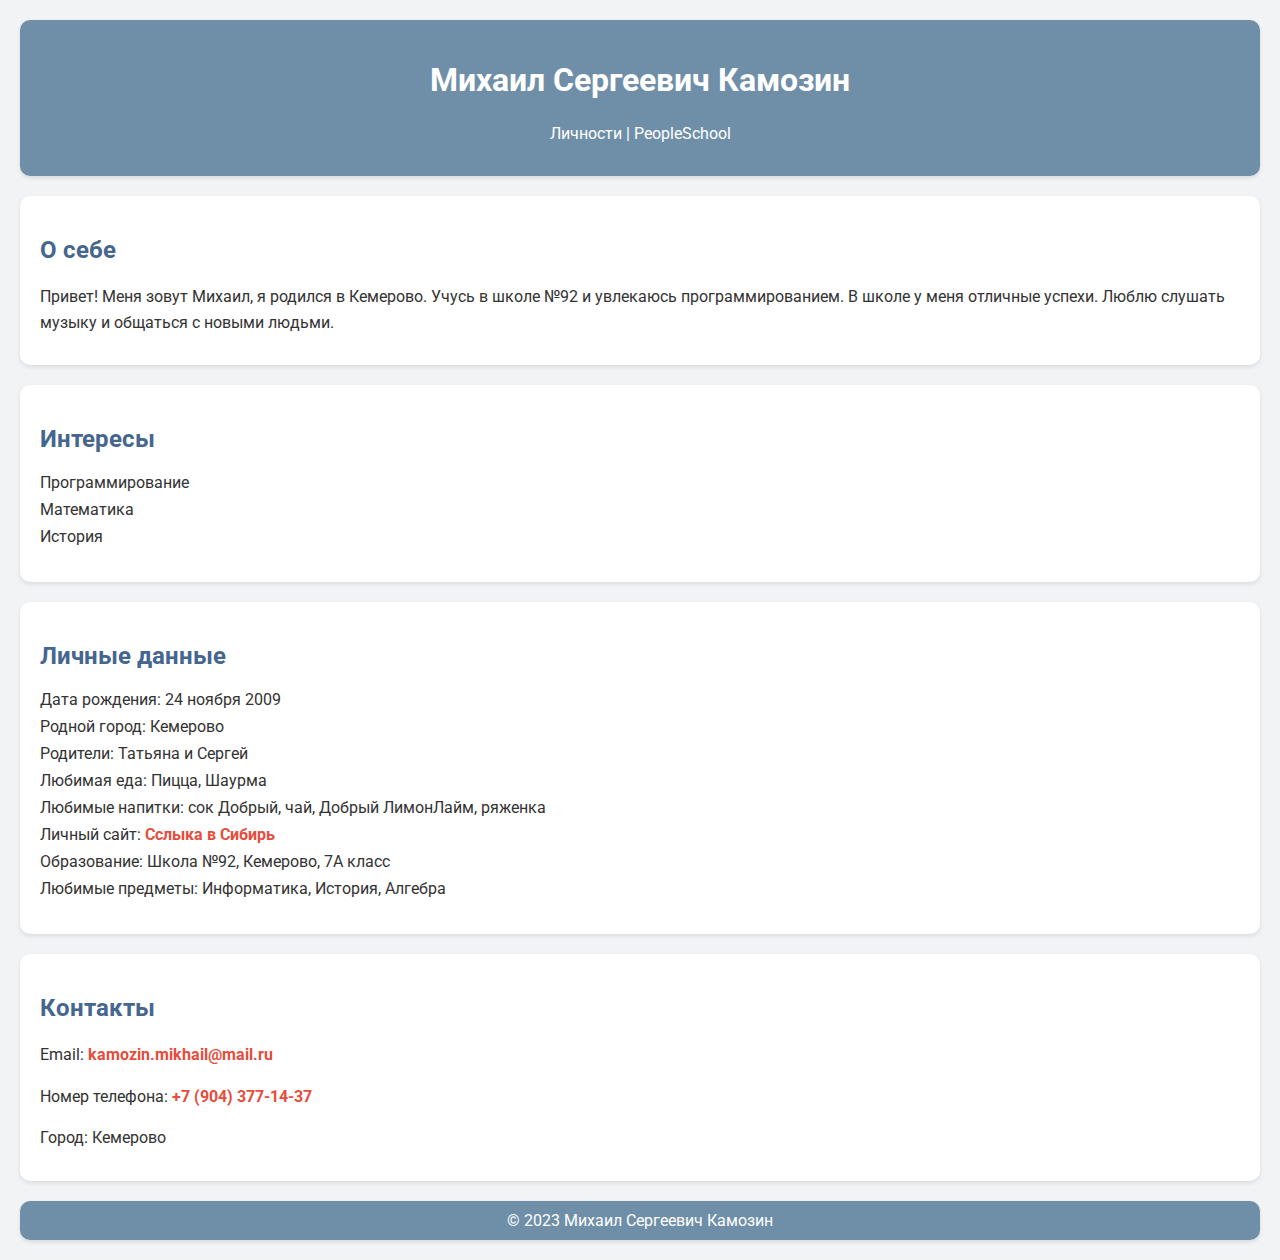
==== index.html @ 4af4415b "Update index.html" ====
<!DOCTYPE html>
<html lang="en">

<head>
    <meta charset="UTF-8">
    <meta name="viewport" content="width=device-width, initial-scale=1.0">
    <title>Михаил Сергеевич Камозин</title>
    <link rel="stylesheet" href="https://fonts.googleapis.com/css2?family=Roboto:wght@400;700&display=swap">
    <style>
        body {
            font-family: 'Roboto', sans-serif;
            margin: 20px;
            background-color: #f2f3f5;
            color: #333;
        }

        header {
            text-align: center;
            padding: 20px;
            background: #6f8fa9;
            color: #ffffff;
            border-radius: 10px;
            box-shadow: 0 2px 4px rgba(0, 0, 0, 0.1);
        }

        section {
            margin: 20px 0;
            padding: 20px;
            background-color: #ffffff;
            border-radius: 10px;
            box-shadow: 0 2px 4px rgba(0, 0, 0, 0.1);
        }

        h1, h2 {
            color: #45668e;
        }

        p {
            line-height: 1.6;
            margin-bottom: 10px;
        }

        ul {
            list-style-type: none;
            padding: 0;
        }

        li {
            margin-bottom: 8px;
        }

        a {
            color: #45668e;
            text-decoration: none;
            font-weight: 700;
        }

        a:hover {
            text-decoration: underline;
        }

        footer {
            text-align: center;
            margin-top: 20px;
            padding: 10px;
            background: #6f8fa9;
            color: #ffffff;
            border-radius: 10px;
            box-shadow: 0 2px 4px rgba(0, 0, 0, 0.1);
        }
    </style>
</head>

<body>
    <header>
        <h1 style="color: #ffffff;">Михаил Сергеевич Камозин</h1>
        <p>Личности | PeopleSchool</p>
    </header>

    <section>
        <h2>О себе</h2>
        <p>Привет! Меня зовут Михаил, я родился в Кемерово. Учусь в школе №92 и увлекаюсь программированием. В школе
            у меня отличные успехи. Люблю слушать музыку и общаться с новыми людьми.</p>
    </section>

    <section>
        <h2>Интересы</h2>
        <ul>
            <li>Программирование</li>
            <li>Математика</li>
            <li>История</li>
        </ul>
    </section>

    <section>
        <h2>Личные данные</h2>
        <ul>
            <li>Дата рождения: 24 ноября 2009</li>
            <li>Родной город: Кемерово</li>
            <li>Родители: Татьяна и Сергей</li>
            <li>Любимая еда: Пицца, Шаурма</li>
            <li>Любимые напитки: сок Добрый, чай, Добрый ЛимонЛайм, ряженка</li>
            <li>Личный сайт: <a href="https://kms1437.github.io/" style="color: #e74c3c;">Сслыка в Сибирь</a></li>
            <li>Образование: Школа №92, Кемерово, 7А класс</li>
            <li>Любимые предметы: Информатика, История, Алгебра</li>
        </ul>
    </section>

    <section>
        <h2>Контакты</h2>
        <p>Email: <a href="mailto:kamozin.mikhail@mail.ru" style="color: #e74c3c;">kamozin.mikhail@mail.ru</a></p>
        <p>Номер телефона: <a href="tel:+79043771437" style="color: #e74c3c;">+7 (904) 377-14-37</a></p>
        <p>Город: Кемерово</p>
    </section>

    <footer>
        &copy; 2023 Михаил Сергеевич Камозин
    </footer>
</body>

</html>
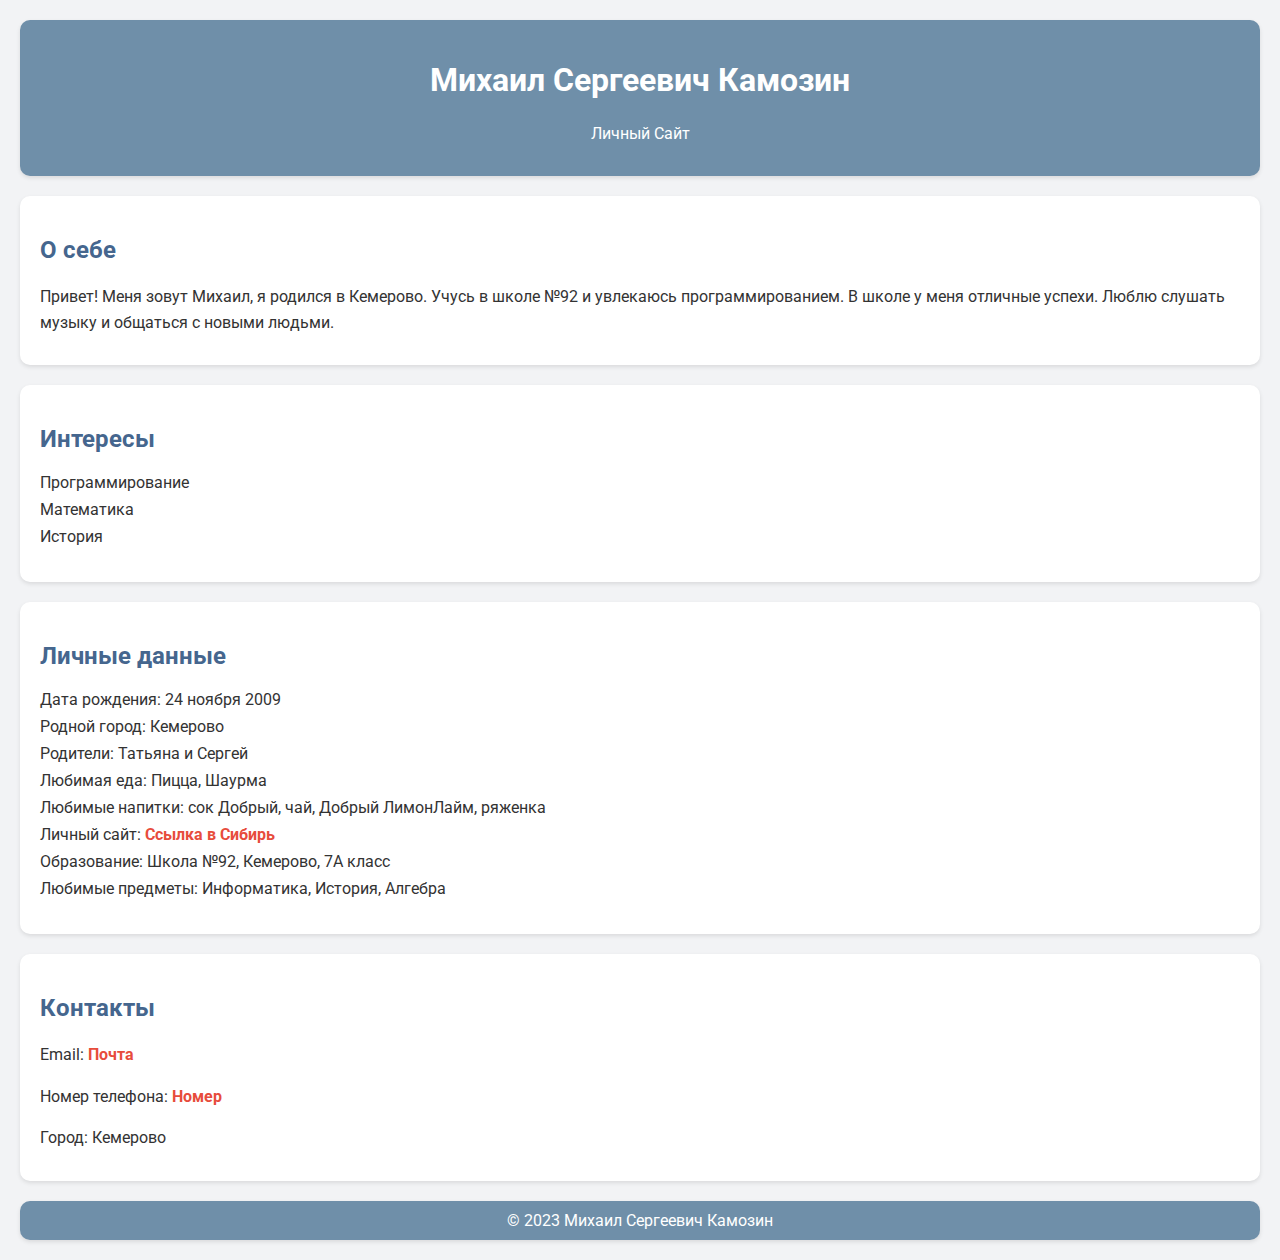
==== commit 7600c67c: "Update index.html" ====
--- a/index.html
+++ b/index.html
@@ -4,7 +4,7 @@
 <head>
     <meta charset="UTF-8">
     <meta name="viewport" content="width=device-width, initial-scale=1.0">
-    <title>Михаил Сергеевич Камозин</title>
+    <title>tyghujgbtvfrc</title>
     <link rel="stylesheet" href="https://fonts.googleapis.com/css2?family=Roboto:wght@400;700&display=swap">
     <style>
         body {
@@ -74,7 +74,7 @@
 <body>
     <header>
         <h1 style="color: #ffffff;">Михаил Сергеевич Камозин</h1>
-        <p>Личности | PeopleSchool</p>
+        <p>Личный Сайт</p>
     </header>
 
     <section>
@@ -100,7 +100,7 @@
             <li>Родители: Татьяна и Сергей</li>
             <li>Любимая еда: Пицца, Шаурма</li>
             <li>Любимые напитки: сок Добрый, чай, Добрый ЛимонЛайм, ряженка</li>
-            <li>Личный сайт: <a href="https://kms1437.github.io/" style="color: #e74c3c;">Сслыка в Сибирь</a></li>
+            <li>Личный сайт: <a href="https://kms1437.github.io/" style="color: #e74c3c;">Ссылка в Сибирь</a></li>
             <li>Образование: Школа №92, Кемерово, 7А класс</li>
             <li>Любимые предметы: Информатика, История, Алгебра</li>
         </ul>
@@ -108,8 +108,8 @@
 
     <section>
         <h2>Контакты</h2>
-        <p>Email: <a href="mailto:kamozin.mikhail@mail.ru" style="color: #e74c3c;">kamozin.mikhail@mail.ru</a></p>
-        <p>Номер телефона: <a href="tel:+79043771437" style="color: #e74c3c;">+7 (904) 377-14-37</a></p>
+        <p>Email: <a href="mailto:kamozin.mikhail@mail.ru" style="color: #e74c3c;">Почта</a></p>
+        <p>Номер телефона: <a href="tel:+79043771437" style="color: #e74c3c;">Номер</a></p>
         <p>Город: Кемерово</p>
     </section>
 
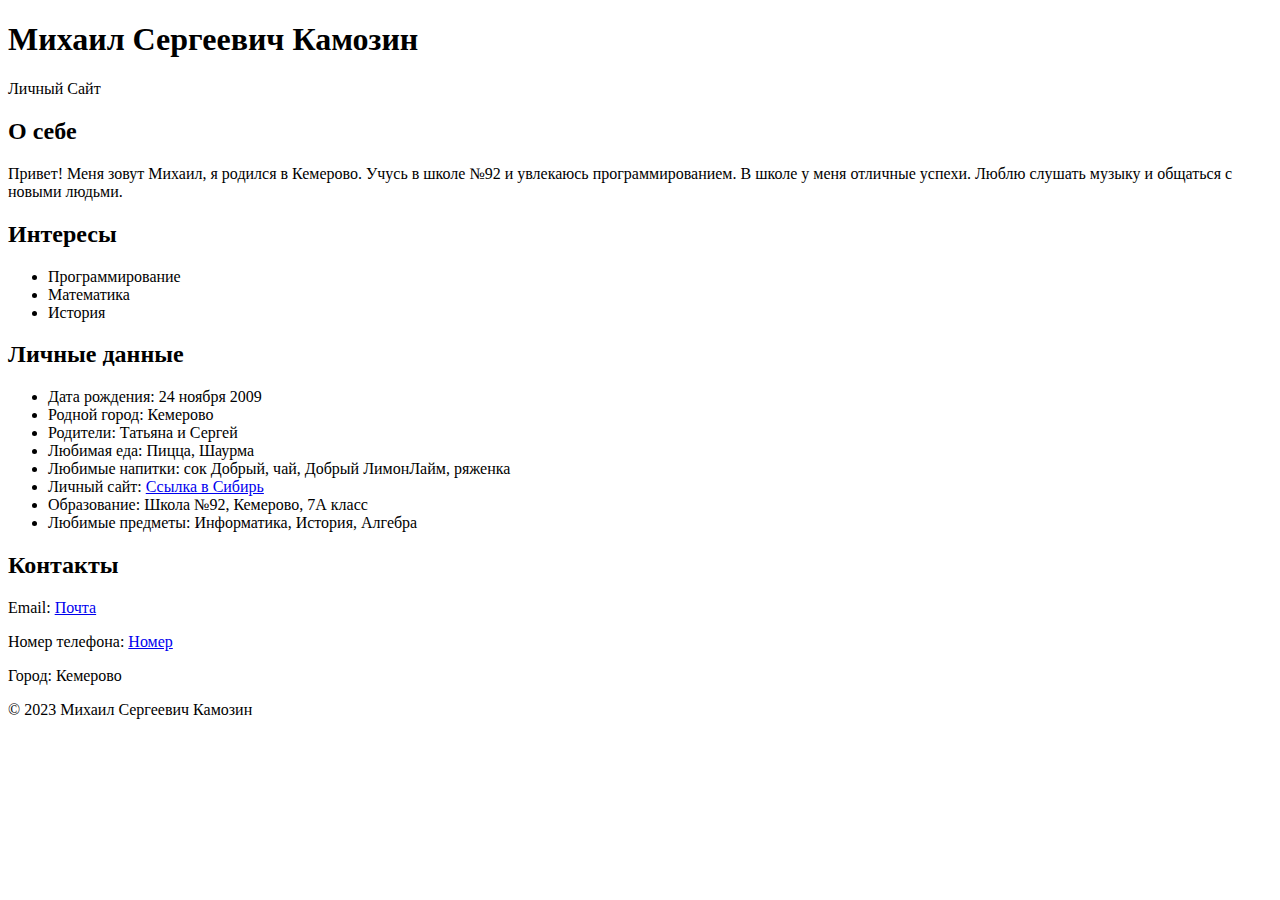
==== commit 6caa7a12: "Update index.html" ====
--- a/index.html
+++ b/index.html
@@ -1,79 +1,16 @@
 <!DOCTYPE html>
-<html lang="en">
+<html lang="ru">
 
 <head>
     <meta charset="UTF-8">
     <meta name="viewport" content="width=device-width, initial-scale=1.0">
-    <title>tyghujgbtvfrc</title>
-    <link rel="stylesheet" href="https://fonts.googleapis.com/css2?family=Roboto:wght@400;700&display=swap">
-    <style>
-        body {
-            font-family: 'Roboto', sans-serif;
-            margin: 20px;
-            background-color: #f2f3f5;
-            color: #333;
-        }
-
-        header {
-            text-align: center;
-            padding: 20px;
-            background: #6f8fa9;
-            color: #ffffff;
-            border-radius: 10px;
-            box-shadow: 0 2px 4px rgba(0, 0, 0, 0.1);
-        }
-
-        section {
-            margin: 20px 0;
-            padding: 20px;
-            background-color: #ffffff;
-            border-radius: 10px;
-            box-shadow: 0 2px 4px rgba(0, 0, 0, 0.1);
-        }
-
-        h1, h2 {
-            color: #45668e;
-        }
-
-        p {
-            line-height: 1.6;
-            margin-bottom: 10px;
-        }
-
-        ul {
-            list-style-type: none;
-            padding: 0;
-        }
-
-        li {
-            margin-bottom: 8px;
-        }
-
-        a {
-            color: #45668e;
-            text-decoration: none;
-            font-weight: 700;
-        }
-
-        a:hover {
-            text-decoration: underline;
-        }
-
-        footer {
-            text-align: center;
-            margin-top: 20px;
-            padding: 10px;
-            background: #6f8fa9;
-            color: #ffffff;
-            border-radius: 10px;
-            box-shadow: 0 2px 4px rgba(0, 0, 0, 0.1);
-        }
-    </style>
+    <title>Михаил Сергеевич Камозин</title>
+    <link rel="stylesheet" href="styles.css">
 </head>
 
 <body>
     <header>
-        <h1 style="color: #ffffff;">Михаил Сергеевич Камозин</h1>
+        <h1>Михаил Сергеевич Камозин</h1>
         <p>Личный Сайт</p>
     </header>
 
@@ -100,7 +37,7 @@
             <li>Родители: Татьяна и Сергей</li>
             <li>Любимая еда: Пицца, Шаурма</li>
             <li>Любимые напитки: сок Добрый, чай, Добрый ЛимонЛайм, ряженка</li>
-            <li>Личный сайт: <a href="https://kms1437.github.io/" style="color: #e74c3c;">Ссылка в Сибирь</a></li>
+            <li>Личный сайт: <a href="https://kms1437.github.io/">Ссылка в Сибирь</a></li>
             <li>Образование: Школа №92, Кемерово, 7А класс</li>
             <li>Любимые предметы: Информатика, История, Алгебра</li>
         </ul>
@@ -108,8 +45,8 @@
 
     <section>
         <h2>Контакты</h2>
-        <p>Email: <a href="mailto:kamozin.mikhail@mail.ru" style="color: #e74c3c;">Почта</a></p>
-        <p>Номер телефона: <a href="tel:+79043771437" style="color: #e74c3c;">Номер</a></p>
+        <p>Email: <a href="mailto:kamozin.mikhail@mail.ru">Почта</a></p>
+        <p>Номер телефона: <a href="tel:+79043771437">Номер</a></p>
         <p>Город: Кемерово</p>
     </section>
 
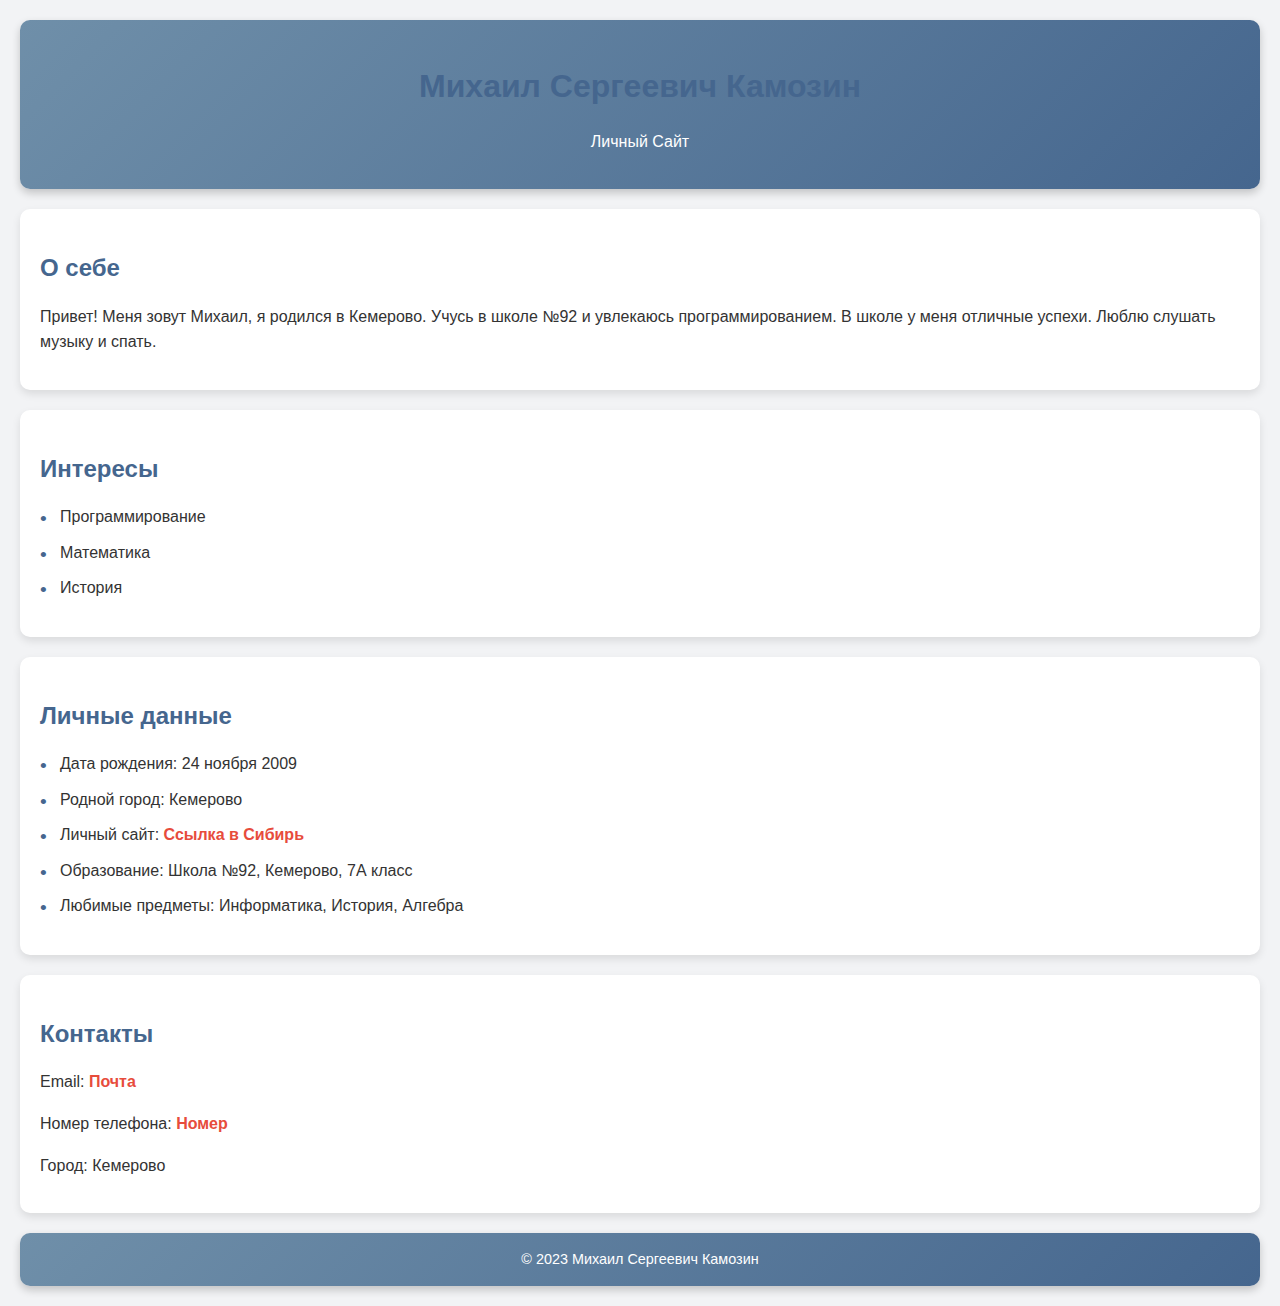
==== commit 349cba0d: "Update index.html" ====
--- a/index.html
+++ b/index.html
@@ -17,7 +17,7 @@
     <section>
         <h2>О себе</h2>
         <p>Привет! Меня зовут Михаил, я родился в Кемерово. Учусь в школе №92 и увлекаюсь программированием. В школе
-            у меня отличные успехи. Люблю слушать музыку и общаться с новыми людьми.</p>
+            у меня отличные успехи. Люблю слушать музыку и спать.</p>
     </section>
 
     <section>
@@ -34,9 +34,6 @@
         <ul>
             <li>Дата рождения: 24 ноября 2009</li>
             <li>Родной город: Кемерово</li>
-            <li>Родители: Татьяна и Сергей</li>
-            <li>Любимая еда: Пицца, Шаурма</li>
-            <li>Любимые напитки: сок Добрый, чай, Добрый ЛимонЛайм, ряженка</li>
             <li>Личный сайт: <a href="https://kms1437.github.io/">Ссылка в Сибирь</a></li>
             <li>Образование: Школа №92, Кемерово, 7А класс</li>
             <li>Любимые предметы: Информатика, История, Алгебра</li>
--- a/styles.css
+++ b/styles.css
@@ -0,0 +1,91 @@
+body {
+    font-family: 'Roboto', sans-serif;
+    margin: 20px;
+    background-color: #f2f3f5;
+    color: #333;
+    line-height: 1.6;
+}
+
+header {
+    text-align: center;
+    padding: 20px;
+    background: linear-gradient(135deg, #6f8fa9, #45668e);
+    color: #ffffff;
+    border-radius: 10px;
+    box-shadow: 0 4px 8px rgba(0, 0, 0, 0.2);
+    transition: transform 0.3s ease;
+}
+
+header:hover {
+    transform: scale(1.02);
+}
+
+section {
+    margin: 20px 0;
+    padding: 20px;
+    background-color: #ffffff;
+    border-radius: 10px;
+    box-shadow: 0 4px 8px rgba(0, 0, 0, 0.1);
+    transition: box-shadow 0.3s ease;
+}
+
+section:hover {
+    box-shadow: 0 6px 12px rgba(0, 0, 0, 0.2);
+}
+
+h1, h2 {
+    color: #45668e;
+    margin-bottom: 10px;
+}
+
+p {
+    margin-bottom: 15px;
+}
+
+ul {
+    list-style-type: none;
+    padding: 0;
+}
+
+li {
+    margin-bottom: 10px;
+    padding-left: 20px;
+    position: relative;
+}
+
+li::before {
+    content: "•";
+    color: #45668e;
+    font-size: 1.2em;
+    position: absolute;
+    left: 0;
+    top: 0;
+}
+
+a {
+    color: #e74c3c;
+    text-decoration: none;
+    font-weight: 700;
+    transition: color 0.3s ease, text-decoration 0.3s ease;
+}
+
+a:hover {
+    color: #c0392b;
+    text-decoration: underline;
+}
+
+footer {
+    text-align: center;
+    margin-top: 20px;
+    padding: 15px;
+    background: linear-gradient(135deg, #6f8fa9, #45668e);
+    color: #ffffff;
+    border-radius: 10px;
+    box-shadow: 0 4px 8px rgba(0, 0, 0, 0.2);
+    font-size: 0.9em;
+}
+
+footer:hover {
+    transform: scale(1.02);
+    transition: transform 0.3s ease;
+}
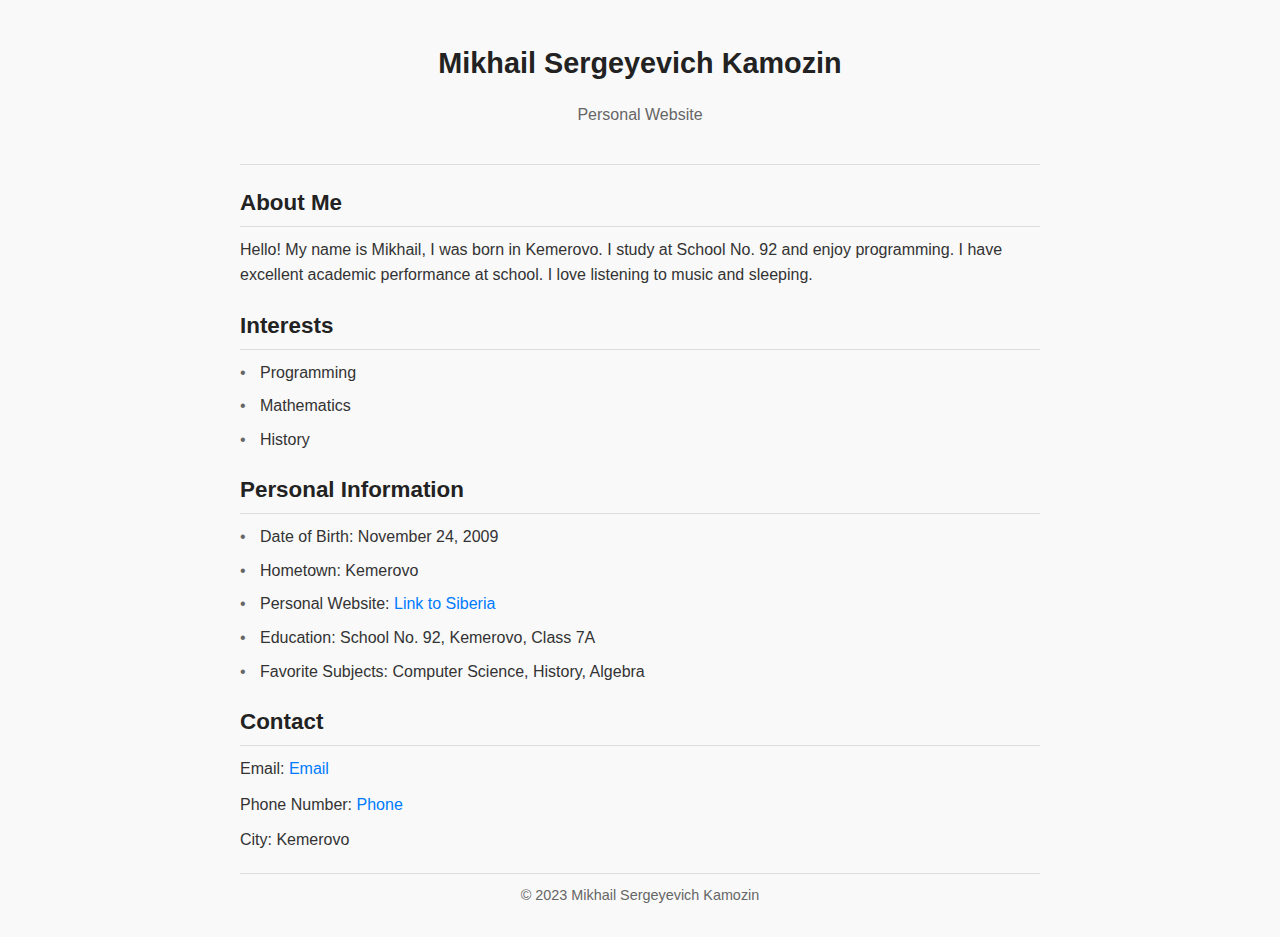
==== commit b34c2450: "Update index.html" ====
--- a/index.html
+++ b/index.html
@@ -1,54 +1,53 @@
 <!DOCTYPE html>
-<html lang="ru">
+<html lang="en">
 
 <head>
     <meta charset="UTF-8">
     <meta name="viewport" content="width=device-width, initial-scale=1.0">
-    <title>Михаил Сергеевич Камозин</title>
+    <title>Mikhail Sergeyevich Kamozin</title>
     <link rel="stylesheet" href="styles.css">
 </head>
 
 <body>
     <header>
-        <h1>Михаил Сергеевич Камозин</h1>
-        <p>Личный Сайт</p>
+        <h1>Mikhail Sergeyevich Kamozin</h1>
+        <p>Personal Website</p>
     </header>
 
     <section>
-        <h2>О себе</h2>
-        <p>Привет! Меня зовут Михаил, я родился в Кемерово. Учусь в школе №92 и увлекаюсь программированием. В школе
-            у меня отличные успехи. Люблю слушать музыку и спать.</p>
+        <h2>About Me</h2>
+        <p>Hello! My name is Mikhail, I was born in Kemerovo. I study at School No. 92 and enjoy programming. I have excellent academic performance at school. I love listening to music and sleeping.</p>
     </section>
 
     <section>
-        <h2>Интересы</h2>
+        <h2>Interests</h2>
         <ul>
-            <li>Программирование</li>
-            <li>Математика</li>
-            <li>История</li>
+            <li>Programming</li>
+            <li>Mathematics</li>
+            <li>History</li>
         </ul>
     </section>
 
     <section>
-        <h2>Личные данные</h2>
+        <h2>Personal Information</h2>
         <ul>
-            <li>Дата рождения: 24 ноября 2009</li>
-            <li>Родной город: Кемерово</li>
-            <li>Личный сайт: <a href="https://kms1437.github.io/">Ссылка в Сибирь</a></li>
-            <li>Образование: Школа №92, Кемерово, 7А класс</li>
-            <li>Любимые предметы: Информатика, История, Алгебра</li>
+            <li>Date of Birth: November 24, 2009</li>
+            <li>Hometown: Kemerovo</li>
+            <li>Personal Website: <a href="https://kms1437.github.io/">Link to Siberia</a></li>
+            <li>Education: School No. 92, Kemerovo, Class 7A</li>
+            <li>Favorite Subjects: Computer Science, History, Algebra</li>
         </ul>
     </section>
 
     <section>
-        <h2>Контакты</h2>
-        <p>Email: <a href="mailto:kamozin.mikhail@mail.ru">Почта</a></p>
-        <p>Номер телефона: <a href="tel:+79043771437">Номер</a></p>
-        <p>Город: Кемерово</p>
+        <h2>Contact</h2>
+        <p>Email: <a href="mailto:kamozin.mikhail@mail.ru">Email</a></p>
+        <p>Phone Number: <a href="tel:+79043771437">Phone</a></p>
+        <p>City: Kemerovo</p>
     </section>
 
     <footer>
-        &copy; 2023 Михаил Сергеевич Камозин
+        &copy; 2023 Mikhail Sergeyevich Kamozin
     </footer>
 </body>
 
--- a/styles.css
+++ b/styles.css
@@ -1,91 +1,88 @@
+/* General Styles */
 body {
     font-family: 'Roboto', sans-serif;
-    margin: 20px;
-    background-color: #f2f3f5;
+    margin: 0;
+    padding: 0;
+    background-color: #f9f9f9;
     color: #333;
     line-height: 1.6;
+    max-width: 800px;
+    margin: 0 auto;
+    padding: 20px;
 }
 
+/* Header */
 header {
     text-align: center;
-    padding: 20px;
-    background: linear-gradient(135deg, #6f8fa9, #45668e);
-    color: #ffffff;
-    border-radius: 10px;
-    box-shadow: 0 4px 8px rgba(0, 0, 0, 0.2);
-    transition: transform 0.3s ease;
+    padding: 20px 0;
+    border-bottom: 1px solid #ddd;
 }
 
-header:hover {
-    transform: scale(1.02);
+header h1 {
+    font-size: 1.8em;
+    margin: 0;
+    color: #222;
 }
 
+header p {
+    font-size: 1em;
+    color: #666;
+}
+
+/* Section */
 section {
     margin: 20px 0;
-    padding: 20px;
-    background-color: #ffffff;
-    border-radius: 10px;
-    box-shadow: 0 4px 8px rgba(0, 0, 0, 0.1);
-    transition: box-shadow 0.3s ease;
+    padding: 0;
 }
 
-section:hover {
-    box-shadow: 0 6px 12px rgba(0, 0, 0, 0.2);
+section h2 {
+    font-size: 1.4em;
+    margin-bottom: 10px;
+    color: #222;
+    border-bottom: 1px solid #ddd;
+    padding-bottom: 5px;
 }
 
-h1, h2 {
-    color: #45668e;
-    margin-bottom: 10px;
-}
-
-p {
-    margin-bottom: 15px;
+section p, section ul {
+    margin: 10px 0;
+    padding: 0;
 }
 
 ul {
     list-style-type: none;
-    padding: 0;
+    padding-left: 0;
 }
 
 li {
-    margin-bottom: 10px;
+    margin-bottom: 8px;
     padding-left: 20px;
     position: relative;
 }
 
 li::before {
     content: "•";
-    color: #45668e;
-    font-size: 1.2em;
+    color: #666;
     position: absolute;
     left: 0;
     top: 0;
 }
 
+/* Links */
 a {
-    color: #e74c3c;
+    color: #007BFF;
     text-decoration: none;
-    font-weight: 700;
-    transition: color 0.3s ease, text-decoration 0.3s ease;
 }
 
 a:hover {
-    color: #c0392b;
     text-decoration: underline;
 }
 
+/* Footer */
 footer {
     text-align: center;
     margin-top: 20px;
-    padding: 15px;
-    background: linear-gradient(135deg, #6f8fa9, #45668e);
-    color: #ffffff;
-    border-radius: 10px;
-    box-shadow: 0 4px 8px rgba(0, 0, 0, 0.2);
+    padding: 10px 0;
     font-size: 0.9em;
+    color: #666;
+    border-top: 1px solid #ddd;
 }
-
-footer:hover {
-    transform: scale(1.02);
-    transition: transform 0.3s ease;
-}
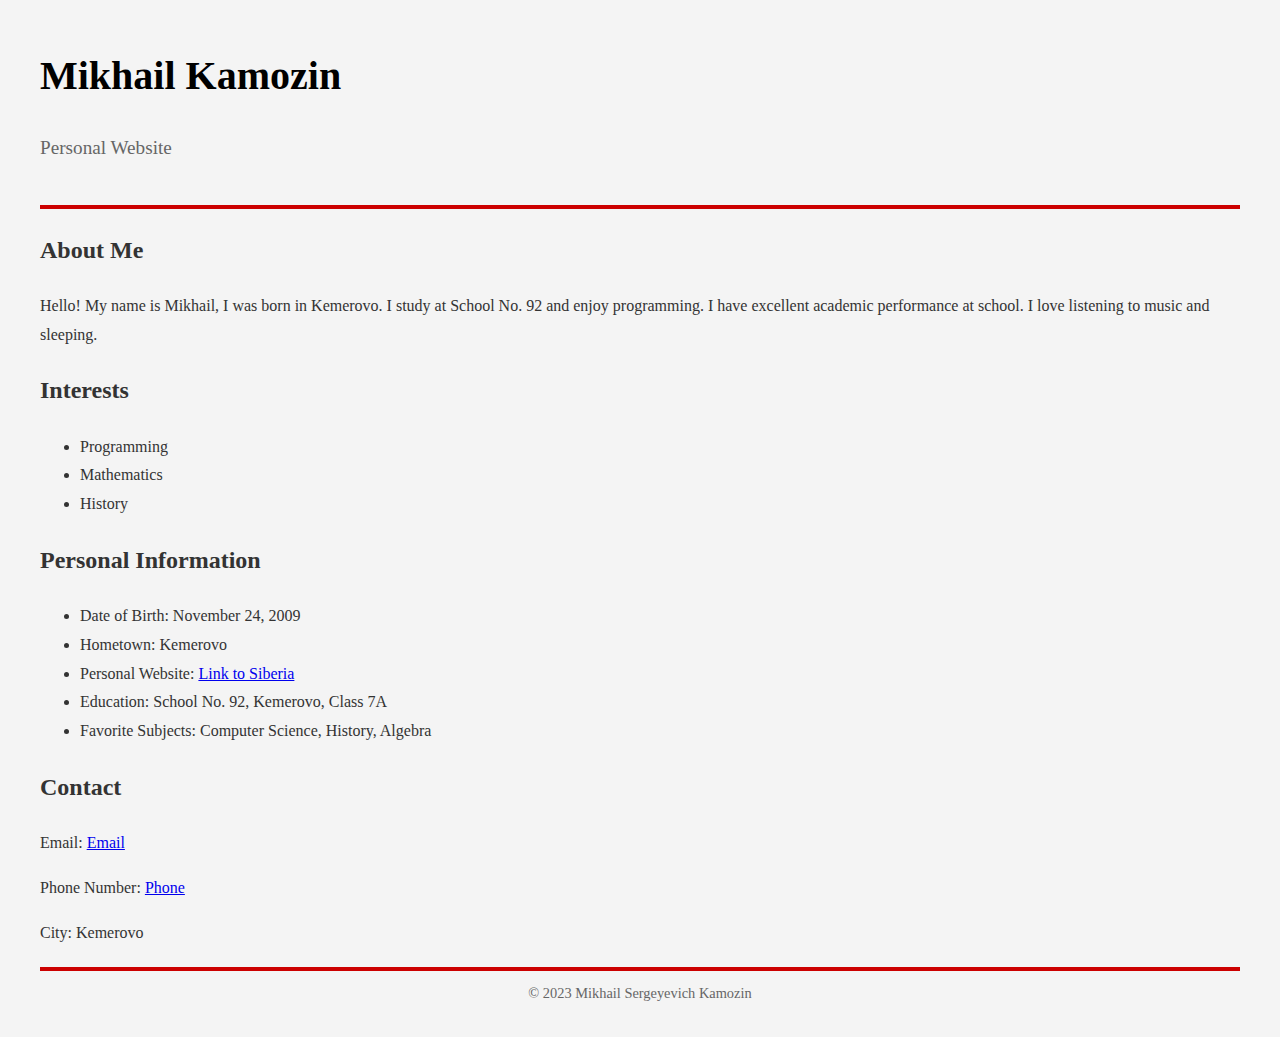
==== commit 8f02c682: "Update index.html" ====
--- a/index.html
+++ b/index.html
@@ -4,13 +4,13 @@
 <head>
     <meta charset="UTF-8">
     <meta name="viewport" content="width=device-width, initial-scale=1.0">
-    <title>Mikhail Sergeyevich Kamozin</title>
+    <title>Mikhail Kamozin</title>
     <link rel="stylesheet" href="styles.css">
 </head>
 
 <body>
     <header>
-        <h1>Mikhail Sergeyevich Kamozin</h1>
+        <h1>Mikhail Kamozin</h1>
         <p>Personal Website</p>
     </header>
 
--- a/styles.css
+++ b/styles.css
@@ -1,88 +1,119 @@
-/* General Styles */
 body {
-    font-family: 'Roboto', sans-serif;
+    font-family: 'Georgia', serif;
     margin: 0;
     padding: 0;
-    background-color: #f9f9f9;
+    background-color: #f4f4f4;
     color: #333;
-    line-height: 1.6;
-    max-width: 800px;
+    line-height: 1.8;
+    max-width: 1200px;
     margin: 0 auto;
     padding: 20px;
 }
 
 /* Header */
 header {
-    text-align: center;
+    text-align: left;
     padding: 20px 0;
-    border-bottom: 1px solid #ddd;
+    border-bottom: 4px solid #c00;
 }
 
 header h1 {
-    font-size: 1.8em;
+    font-size: 2.5em;
     margin: 0;
-    color: #222;
+    color: #000; 
+    font-weight: bold;
 }
 
 header p {
-    font-size: 1em;
-    color: #666;
+    font-size: 1.2em;
+    color: #666; 
 }
 
-/* Section */
-section {
-    margin: 20px 0;
+nav {
+    background-color: #c00; 
+    color: #fff;
+    padding: 10px 0;
+    text-align: center;
+}
+
+nav a {
+    color: #fff;
+    text-decoration: none;
+    margin: 0 15px;
+    font-size: 1em;
+    font-weight: bold;
+}
+
+nav a:hover {
+    text-decoration: underline;
+}
+
+main {
+    display: grid;
+    grid-template-columns: 3fr 1fr;
+    gap: 20px;
+    margin-top: 20px;
+}
+
+article {
+    background: #fff;
+    padding: 20px;
+    border: 1px solid #ddd;
+    box-shadow: 0 2px 4px rgba(0, 0, 0, 0.1);
+}
+
+article h2 {
+    font-size: 1.8em;
+    color: #000;
+    margin-bottom: 10px;
+    border-bottom: 2px solid #c00;
+    padding-bottom: 5px;
+}
+
+article p {
+    font-size: 1em;
+    color: #333;
+    margin: 10px 0;
+}
+
+aside {
+    background: #f9f9f9;
+    padding: 20px;
+    border: 1px solid #ddd;
+}
+
+aside h3 {
+    font-size: 1.4em;
+    color: #000;
+    margin-bottom: 10px;
+    border-bottom: 2px solid #c00;
+    padding-bottom: 5px;
+}
+
+aside ul {
+    list-style-type: none;
     padding: 0;
 }
 
-section h2 {
-    font-size: 1.4em;
+aside li {
     margin-bottom: 10px;
-    color: #222;
-    border-bottom: 1px solid #ddd;
-    padding-bottom: 5px;
 }
 
-section p, section ul {
-    margin: 10px 0;
-    padding: 0;
-}
-
-ul {
-    list-style-type: none;
-    padding-left: 0;
-}
-
-li {
-    margin-bottom: 8px;
-    padding-left: 20px;
-    position: relative;
-}
-
-li::before {
-    content: "•";
-    color: #666;
-    position: absolute;
-    left: 0;
-    top: 0;
-}
-
-/* Links */
-a {
-    color: #007BFF;
+aside li a {
+    color: #c00;
     text-decoration: none;
 }
 
-a:hover {
+aside li a:hover {
     text-decoration: underline;
 }
 
-/* Footer */
 footer {
     text-align: center;
     margin-top: 20px;
     padding: 10px 0;
     font-size: 0.9em;
     color: #666;
-    border-top: 1px solid #ddd;
+    border-top: 4px solid #c00; 
+    background-color: #f4f4f4;
 }
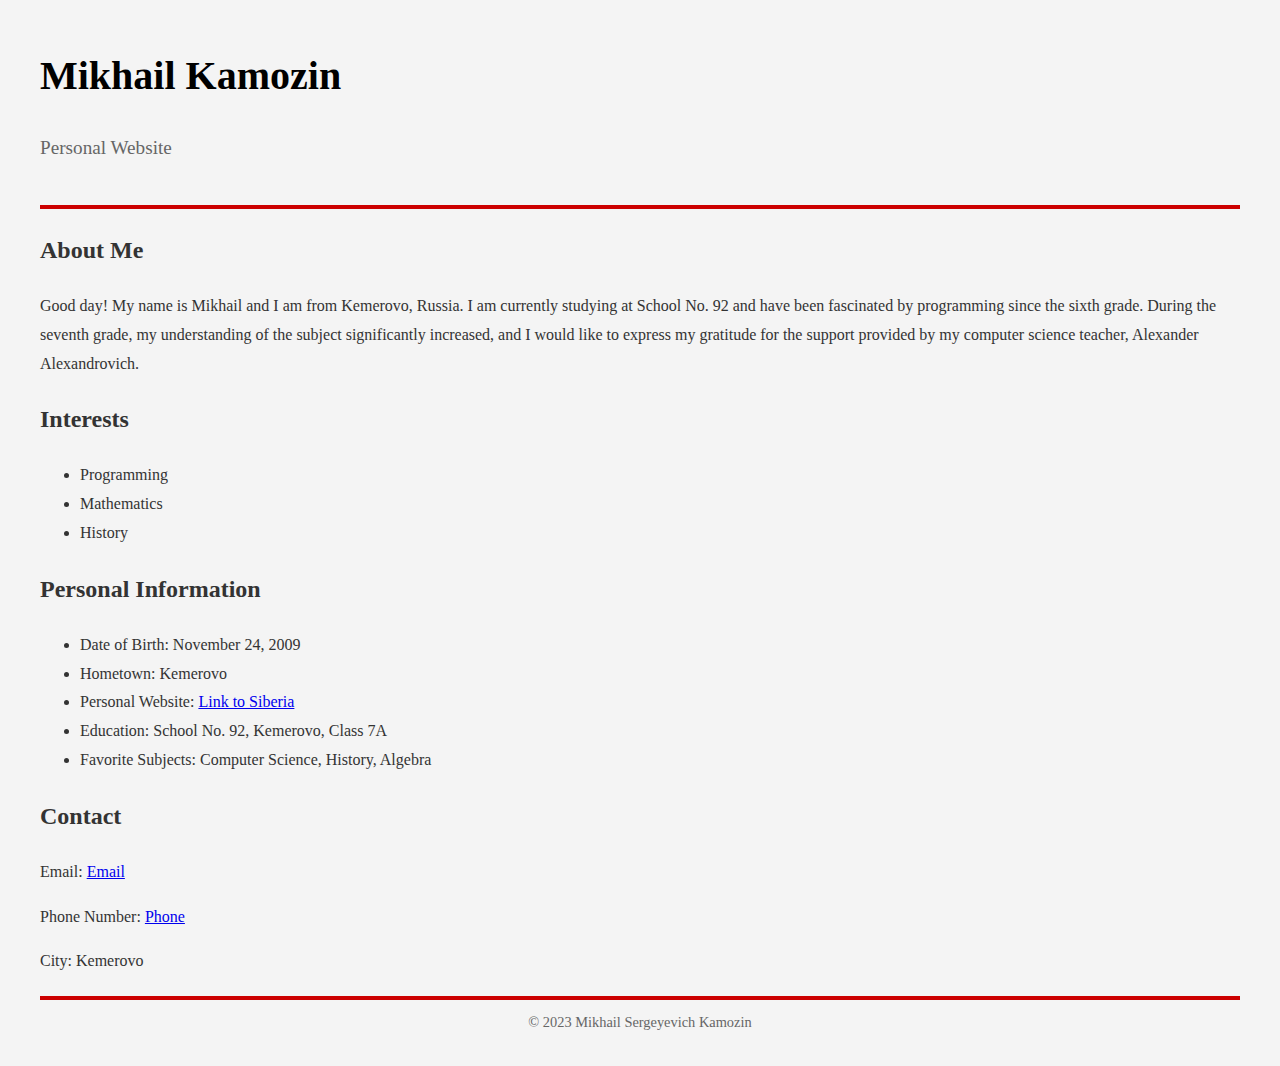
==== commit 0f5a9051: "Update index.html" ====
--- a/index.html
+++ b/index.html
@@ -16,7 +16,7 @@
 
     <section>
         <h2>About Me</h2>
-        <p>Hello! My name is Mikhail, I was born in Kemerovo. I study at School No. 92 and enjoy programming. I have excellent academic performance at school. I love listening to music and sleeping.</p>
+        <p>Good day! My name is Mikhail and I am from Kemerovo, Russia. I am currently studying at School No. 92 and have been fascinated by programming since the sixth grade. During the seventh grade, my understanding of the subject significantly increased, and I would like to express my gratitude for the support provided by my computer science teacher, Alexander Alexandrovich.</p>
     </section>
 
     <section>
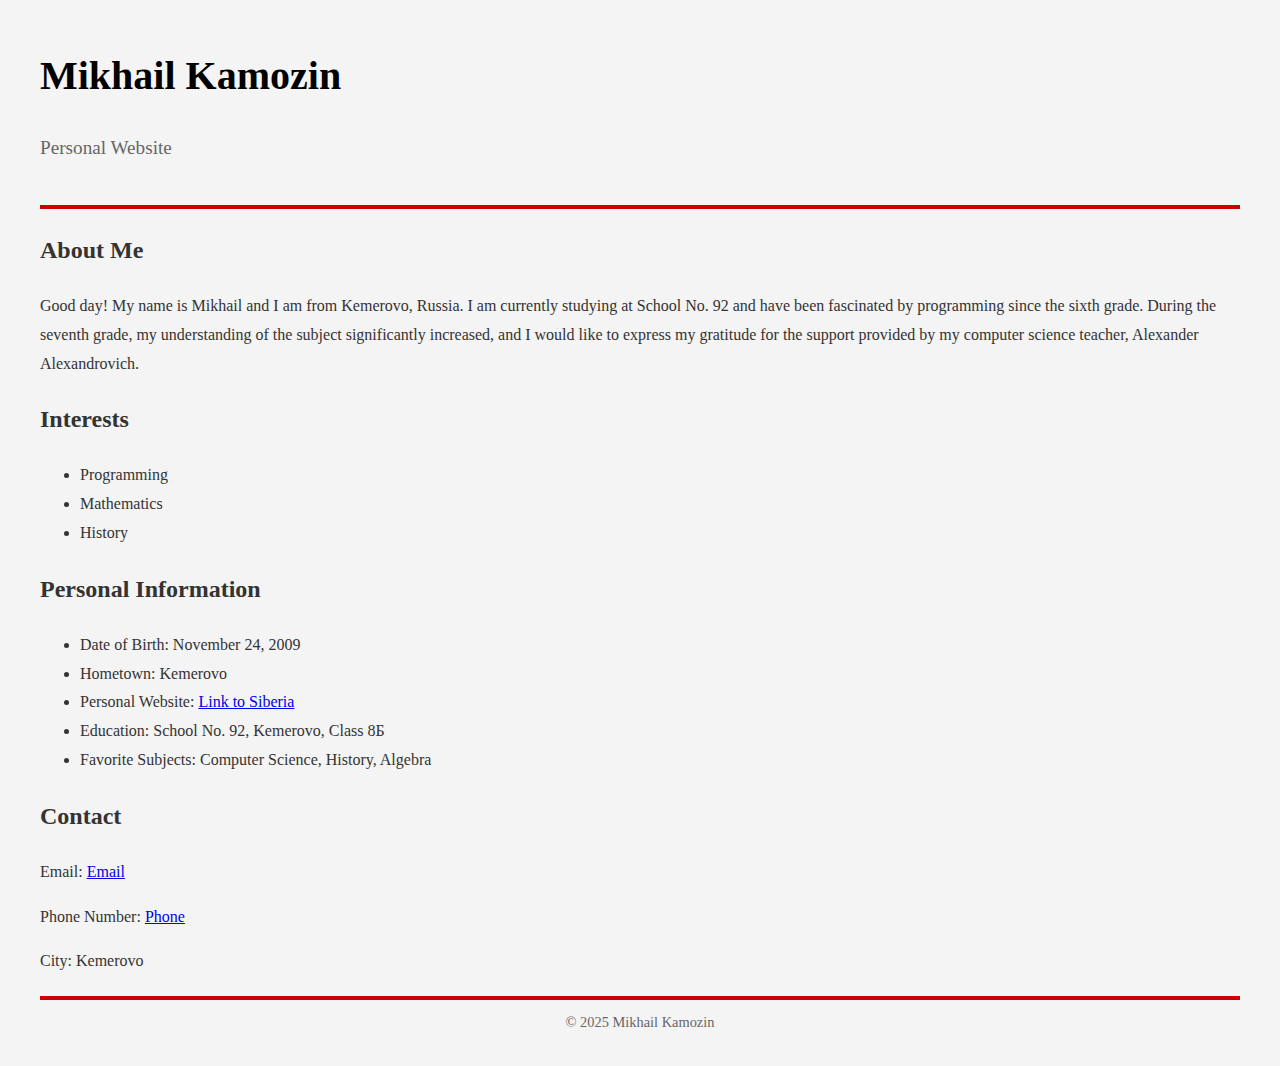
==== commit 334731f0: "Update index.html" ====
--- a/index.html
+++ b/index.html
@@ -34,7 +34,7 @@
             <li>Date of Birth: November 24, 2009</li>
             <li>Hometown: Kemerovo</li>
             <li>Personal Website: <a href="https://kms1437.github.io/">Link to Siberia</a></li>
-            <li>Education: School No. 92, Kemerovo, Class 7A</li>
+            <li>Education: School No. 92, Kemerovo, Class 8Б</li>
             <li>Favorite Subjects: Computer Science, History, Algebra</li>
         </ul>
     </section>
@@ -47,7 +47,7 @@
     </section>
 
     <footer>
-        &copy; 2023 Mikhail Sergeyevich Kamozin
+        &copy; 2025 Mikhail Kamozin
     </footer>
 </body>
 
